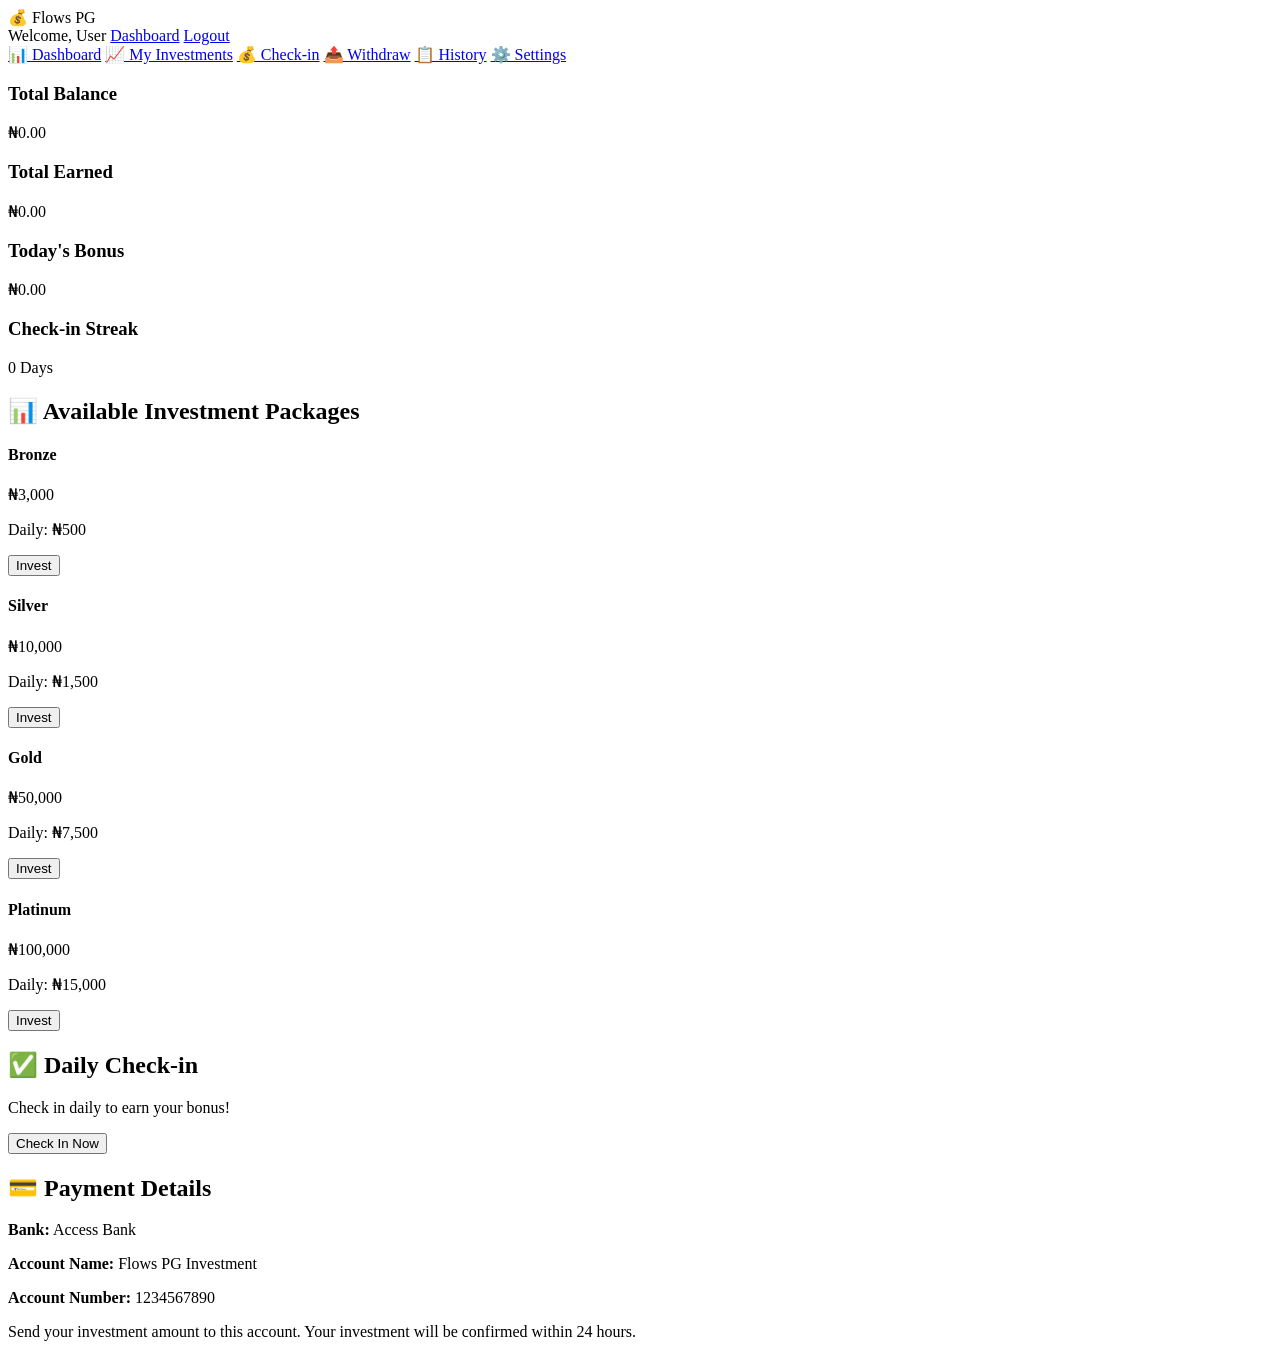
==== dashboard.html @ 12295895 "Add initial dashboard HTML structure This file contains the HTML structure for the dashboard page, i" ====
<!DOCTYPE html>
<html lang="en">
<head>
    <meta charset="UTF-8">
    <meta name="viewport" content="width=device-width, initial-scale=1.0">
    <title>Dashboard - Flows PG</title>
    <link rel="stylesheet" href="style.css">
</head>
<body>
    <!-- Navigation -->
    <nav>
        <div class="logo">💰 Flows PG</div>
        <div class="nav-links">
            <span id="userName">Welcome, User</span>
            <a href="dashboard.html">Dashboard</a>
            <a href="#" onclick="logout()">Logout</a>
        </div>
    </nav>

    <div class="dashboard-container">
        <!-- Sidebar -->
        <div class="sidebar">
            <div class="sidebar-menu">
                <a href="#" class="active">📊 Dashboard</a>
                <a href="#">📈 My Investments</a>
                <a href="#">💰 Check-in</a>
                <a href="#">📤 Withdraw</a>
                <a href="#">📋 History</a>
                <a href="#">⚙️ Settings</a>
            </div>
        </div>

        <!-- Main Content -->
        <div class="dashboard-main">
            <!-- Stats Cards -->
            <div class="stats-grid">
                <div class="stat-card">
                    <h3>Total Balance</h3>
                    <div class="stat-value" id="totalBalance">₦0.00</div>
                </div>
                <div class="stat-card">
                    <h3>Total Earned</h3>
                    <div class="stat-value" id="totalEarned">₦0.00</div>
                </div>
                <div class="stat-card">
                    <h3>Today's Bonus</h3>
                    <div class="stat-value" id="todayBonus">₦0.00</div>
                </div>
                <div class="stat-card">
                    <h3>Check-in Streak</h3>
                    <div class="stat-value" id="streakCount">0 Days</div>
                </div>
            </div>

            <!-- Investment Packages -->
            <div class="dashboard-section">
                <h2>📊 Available Investment Packages</h2>
                <div class="invest-grid">
                    <div class="invest-card" onclick="selectPackage(3000)">
                        <h4>Bronze</h4>
                        <p class="amount">₦3,000</p>
                        <p class="bonus">Daily: ₦500</p>
                        <button class="btn btn-small">Invest</button>
                    </div>
                    <div class="invest-card" onclick="selectPackage(10000)">
                        <h4>Silver</h4>
                        <p class="amount">₦10,000</p>
                        <p class="bonus">Daily: ₦1,500</p>
                        <button class="btn btn-small">Invest</button>
                    </div>
                    <div class="invest-card" onclick="selectPackage(50000)">
                        <h4>Gold</h4>
                        <p class="amount">₦50,000</p>
                        <p class="bonus">Daily: ₦7,500</p>
                        <button class="btn btn-small">Invest</button>
                    </div>
                    <div class="invest-card" onclick="selectPackage(100000)">
                        <h4>Platinum</h4>
                        <p class="amount">₦100,000</p>
                        <p class="bonus">Daily: ₦15,000</p>
                        <button class="btn btn-small">Invest</button>
                    </div>
                </div>
            </div>

            <!-- Daily Check-in -->
            <div class="dashboard-section">
                <h2>✅ Daily Check-in</h2>
                <div class="checkin-box">
                    <p>Check in daily to earn your bonus!</p>
                    <button class="btn btn-primary" id="checkinBtn" onclick="dailyCheckin()">Check In Now</button>
                    <p id="checkinMessage"></p>
                </div>
            </div>

            <!-- Payment Confirmation -->
            <div class="dashboard-section">
                <h2>💳 Payment Details</h2>
                <div class="payment-box">
                    <p><strong>Bank:</strong> Access Bank</p>
                    <p><strong>Account Name:</strong> Flows PG Investment</p>
                    <p><strong>Account Number:</strong> 1234567890</p>
                    <p class="note">Send your investment amount to this account. Your investment will be confirmed within 24 hours.</p>
                </div>
            </div>
        </div>
    </div>

    <script src="script.js"></script>
</body>
</html>
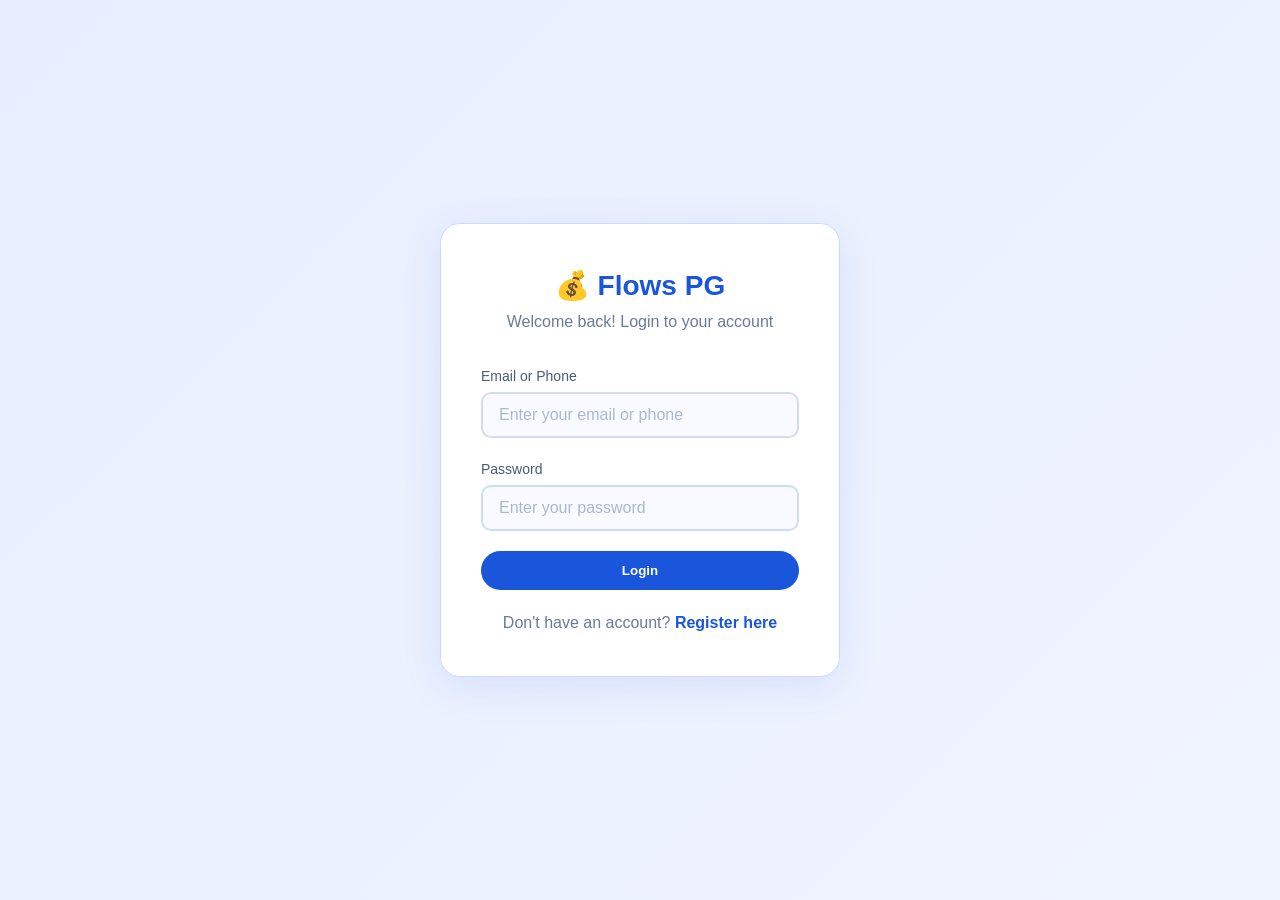
==== commit 03783861: "Update payment details in dashboard.html" ====
--- a/dashboard.html
+++ b/dashboard.html
@@ -98,8 +98,8 @@
                 <h2>💳 Payment Details</h2>
                 <div class="payment-box">
                     <p><strong>Bank:</strong> Access Bank</p>
-                    <p><strong>Account Name:</strong> Flows PG Investment</p>
-                    <p><strong>Account Number:</strong> 1234567890</p>
+                    <p><strong>Account Name:</strong> kamadioyepeter</p>
+                    <p><strong>Account Number:</strong> 1501533082</p>
                     <p class="note">Send your investment amount to this account. Your investment will be confirmed within 24 hours.</p>
                 </div>
             </div>
--- a/style.css
+++ b/style.css
@@ -0,0 +1,866 @@
+/* Reset & Base */
+* {
+    margin: 0;
+    padding: 0;
+    box-sizing: border-box;
+}
+
+body {
+    font-family: 'Segoe UI', Arial, sans-serif;
+    background: #f0f4ff;
+    color: #1a2a4a;
+    line-height: 1.6;
+}
+
+/* Navigation */
+nav {
+    display: flex;
+    justify-content: space-between;
+    align-items: center;
+    padding: 15px 50px;
+    background: #ffffff;
+    border-bottom: 2px solid #1a56db;
+    position: sticky;
+    top: 0;
+    z-index: 1000;
+    box-shadow: 0 2px 10px rgba(26, 86, 219, 0.1);
+}
+
+.logo {
+    font-size: 24px;
+    font-weight: bold;
+    color: #1a56db;
+}
+
+.logo span {
+    color: #1a2a4a;
+}
+
+.nav-links {
+    display: flex;
+    align-items: center;
+    gap: 20px;
+}
+
+.nav-links a {
+    color: #1a2a4a;
+    text-decoration: none;
+    transition: color 0.3s;
+    font-weight: 500;
+}
+
+.nav-links a:hover {
+    color: #1a56db;
+}
+
+.btn-nav {
+    padding: 8px 20px;
+    border-radius: 25px;
+    background: transparent;
+    border: 2px solid #1a56db;
+    color: #1a56db !important;
+    font-weight: 600;
+}
+
+.btn-nav.btn-primary {
+    background: #1a56db;
+    color: #ffffff !important;
+    border: none;
+}
+
+.btn-nav.btn-primary:hover {
+    background: #153fb3;
+    transform: scale(1.02);
+}
+
+/* Buttons */
+.btn {
+    display: inline-block;
+    padding: 12px 30px;
+    border-radius: 25px;
+    text-decoration: none;
+    font-weight: bold;
+    border: none;
+    cursor: pointer;
+    transition: all 0.3s;
+}
+
+.btn-primary {
+    background: #1a56db;
+    color: #ffffff;
+}
+
+.btn-primary:hover {
+    background: #153fb3;
+    transform: scale(1.05);
+    box-shadow: 0 5px 20px rgba(26, 86, 219, 0.3);
+}
+
+.btn-outline {
+    background: transparent;
+    border: 2px solid #1a56db;
+    color: #1a56db;
+}
+
+.btn-outline:hover {
+    background: #1a56db;
+    color: #ffffff;
+}
+
+.btn-full {
+    width: 100%;
+}
+
+.btn-package {
+    background: #1a56db;
+    color: #ffffff;
+    width: 100%;
+    text-align: center;
+}
+
+.btn-package:hover {
+    background: #153fb3;
+}
+
+.btn-small {
+    padding: 8px 20px;
+    font-size: 14px;
+    background: #1a56db;
+    color: #ffffff;
+    border-radius: 20px;
+}
+
+.btn-small:hover {
+    background: #153fb3;
+}
+
+/* Hero Section */
+.hero {
+    padding: 80px 50px;
+    text-align: center;
+    background: linear-gradient(135deg, #e8eeff, #f0f4ff);
+}
+
+.hero h1 {
+    font-size: 48px;
+    margin-bottom: 20px;
+    color: #1a2a4a;
+}
+
+.hero h1 span {
+    color: #1a56db;
+}
+
+.hero p {
+    color: #4a5a7a;
+    font-size: 18px;
+    max-width: 600px;
+    margin: 0 auto 30px;
+}
+
+.hero-buttons {
+    display: flex;
+    gap: 15px;
+    justify-content: center;
+    flex-wrap: wrap;
+}
+
+.hero-stats {
+    display: flex;
+    justify-content: center;
+    gap: 60px;
+    margin-top: 50px;
+}
+
+.hero-stats .stat h3 {
+    font-size: 36px;
+    color: #1a56db;
+}
+
+.hero-stats .stat p {
+    color: #6a7a9a;
+    font-size: 14px;
+}
+
+/* Packages Section */
+.packages {
+    padding: 80px 50px;
+    max-width: 1400px;
+    margin: 0 auto;
+}
+
+.packages h2 {
+    text-align: center;
+    font-size: 36px;
+    margin-bottom: 10px;
+    color: #1a2a4a;
+}
+
+.section-subtitle {
+    text-align: center;
+    color: #6a7a9a;
+    margin-bottom: 40px;
+}
+
+.packages-grid {
+    display: grid;
+    grid-template-columns: repeat(auto-fit, minmax(250px, 1fr));
+    gap: 30px;
+}
+
+.package-card {
+    background: #ffffff;
+    padding: 30px;
+    border-radius: 15px;
+    border: 1px solid #d0dcef;
+    text-align: center;
+    position: relative;
+    transition: all 0.3s;
+    box-shadow: 0 2px 10px rgba(26, 86, 219, 0.05);
+}
+
+.package-card:hover {
+    transform: translateY(-5px);
+    border-color: #1a56db;
+    box-shadow: 0 10px 30px rgba(26, 86, 219, 0.15);
+}
+
+.package-card.featured {
+    border-color: #1a56db;
+    box-shadow: 0 5px 25px rgba(26, 86, 219, 0.2);
+}
+
+.package-badge {
+    position: absolute;
+    top: -12px;
+    right: 20px;
+    background: #1a56db;
+    color: #ffffff;
+    padding: 3px 15px;
+    border-radius: 20px;
+    font-size: 12px;
+    font-weight: bold;
+}
+
+.package-card h3 {
+    font-size: 24px;
+    margin-bottom: 10px;
+    color: #1a2a4a;
+}
+
+.price {
+    font-size: 32px;
+    font-weight: bold;
+    color: #1a56db;
+    margin: 15px 0;
+}
+
+.daily-bonus {
+    color: #f0a030;
+    font-size: 14px;
+    font-weight: 600;
+}
+
+.features {
+    list-style: none;
+    margin: 20px 0;
+    text-align: left;
+}
+
+.features li {
+    padding: 8px 0;
+    color: #4a5a7a;
+    border-bottom: 1px solid #eef2f8;
+}
+
+.features li:last-child {
+    border-bottom: none;
+}
+
+/* How It Works */
+.how-it-works {
+    padding: 80px 50px;
+    background: #ffffff;
+    text-align: center;
+}
+
+.how-it-works h2 {
+    font-size: 36px;
+    margin-bottom: 40px;
+    color: #1a2a4a;
+}
+
+.steps {
+    display: grid;
+    grid-template-columns: repeat(auto-fit, minmax(200px, 1fr));
+    gap: 30px;
+    max-width: 1000px;
+    margin: 0 auto;
+}
+
+.step {
+    padding: 20px;
+}
+
+.step-number {
+    width: 50px;
+    height: 50px;
+    border-radius: 50%;
+    background: #1a56db;
+    color: #ffffff;
+    font-size: 24px;
+    font-weight: bold;
+    display: flex;
+    align-items: center;
+    justify-content: center;
+    margin: 0 auto 15px;
+}
+
+.step h3 {
+    color: #1a56db;
+    margin-bottom: 10px;
+}
+
+.step p {
+    color: #6a7a9a;
+}
+
+/* Auth Pages */
+.auth-container {
+    min-height: 100vh;
+    display: flex;
+    align-items: center;
+    justify-content: center;
+    padding: 20px;
+    background: linear-gradient(135deg, #e8eeff, #f0f4ff);
+}
+
+.auth-card {
+    background: #ffffff;
+    padding: 40px;
+    border-radius: 20px;
+    border: 1px solid #d0dcef;
+    max-width: 400px;
+    width: 100%;
+    box-shadow: 0 10px 40px rgba(26, 86, 219, 0.1);
+}
+
+.auth-header {
+    text-align: center;
+    margin-bottom: 30px;
+}
+
+.auth-header h1 {
+    color: #1a56db;
+    font-size: 28px;
+}
+
+.auth-header p {
+    color: #6a7a9a;
+}
+
+.auth-form .form-group {
+    margin-bottom: 20px;
+}
+
+.auth-form label {
+    display: block;
+    margin-bottom: 5px;
+    color: #4a5a7a;
+    font-size: 14px;
+    font-weight: 500;
+}
+
+.auth-form input {
+    width: 100%;
+    padding: 12px 16px;
+    border-radius: 10px;
+    border: 2px solid #d0dcef;
+    background: #f8faff;
+    color: #1a2a4a;
+    font-size: 16px;
+    transition: all 0.3s;
+}
+
+.auth-form input:focus {
+    outline: none;
+    border-color: #1a56db;
+    box-shadow: 0 0 0 3px rgba(26, 86, 219, 0.1);
+}
+
+.auth-form input::placeholder {
+    color: #aab8d0;
+}
+
+.auth-link {
+    text-align: center;
+    margin-top: 20px;
+    color: #6a7a9a;
+}
+
+.auth-link a {
+    color: #1a56db;
+    text-decoration: none;
+    font-weight: 600;
+}
+
+.auth-link a:hover {
+    text-decoration: underline;
+}
+
+/* Dashboard */
+.dashboard-container {
+    display: flex;
+    min-height: calc(100vh - 70px);
+}
+
+.sidebar {
+    width: 250px;
+    background: #ffffff;
+    border-right: 2px solid #eef2f8;
+    padding: 20px;
+}
+
+.sidebar-menu a {
+    display: block;
+    padding: 12px 15px;
+    color: #4a5a7a;
+    text-decoration: none;
+    border-radius: 10px;
+    margin-bottom: 5px;
+    transition: all 0.3s;
+    font-weight: 500;
+}
+
+.sidebar-menu a:hover,
+.sidebar-menu a.active {
+    background: #e8eeff;
+    color: #1a56db;
+}
+
+.dashboard-main {
+    flex: 1;
+    padding: 30px;
+    background: #f0f4ff;
+}
+
+.stats-grid {
+    display: grid;
+    grid-template-columns: repeat(auto-fit, minmax(200px, 1fr));
+    gap: 20px;
+    margin-bottom: 30px;
+}
+
+.stat-card {
+    background: #ffffff;
+    padding: 25px;
+    border-radius: 15px;
+    border: 1px solid #d0dcef;
+    text-align: center;
+    box-shadow: 0 2px 10px rgba(26, 86, 219, 0.05);
+}
+
+.stat-card h3 {
+    color: #6a7a9a;
+    font-size: 14px;
+    margin-bottom: 10px;
+    font-weight: 500;
+}
+
+.stat-value {
+    font-size: 28px;
+    font-weight: bold;
+    color: #1a56db;
+}
+
+.dashboard-section {
+    background: #ffffff;
+    padding: 25px;
+    border-radius: 15px;
+    border: 1px solid #d0dcef;
+    margin-bottom: 30px;
+    box-shadow: 0 2px 10px rgba(26, 86, 219, 0.05);
+}
+
+.dashboard-section h2 {
+    font-size: 22px;
+    margin-bottom: 20px;
+    color: #1a2a4a;
+}
+
+.invest-grid {
+    display: grid;
+    grid-template-columns: repeat(auto-fit, minmax(200px, 1fr));
+    gap: 15px;
+}
+
+.invest-card {
+    background: #f8faff;
+    padding: 20px;
+    border-radius: 10px;
+    border: 2px solid #eef2f8;
+    text-align: center;
+    cursor: pointer;
+    transition: all 0.3s;
+}
+
+.invest-card:hover {
+    border-color: #1a56db;
+    transform: scale(1.02);
+    box-shadow: 0 5px 20px rgba(26, 86, 219, 0.1);
+}
+
+.invest-card h4 {
+    color: #1a56db;
+    font-size: 18px;
+}
+
+.invest-card .amount {
+    font-size: 24px;
+    font-weight: bold;
+    margin: 10px 0;
+    color: #1a2a4a;
+}
+
+.invest-card .bonus {
+    color: #f0a030;
+    font-size: 14px;
+    font-weight: 600;
+}
+
+.checkin-box {
+    text-align: center;
+    padding: 20px;
+}
+
+.checkin-box p {
+    color: #4a5a7a;
+    margin-bottom: 15px;
+}
+
+.payment-box {
+    padding: 15px;
+    background: #f8faff;
+    border-radius: 10px;
+    border: 1px solid #eef2f8;
+}
+
+.payment-box p {
+    padding: 8px 0;
+    color: #1a2a4a;
+}
+
+.payment-box .note {
+    color: #6a7a9a;
+    font-size: 14px;
+    border-top: 1px solid #eef2f8;
+    padding-top: 15px;
+    margin-top: 10px;
+}
+
+/* Admin */
+.admin-container {
+    display: flex;
+    min-height: calc(100vh - 70px);
+}
+
+.admin-sidebar {
+    width: 250px;
+    background: #ffffff;
+    border-right: 2px solid #eef2f8;
+    padding: 20px;
+}
+
+.admin-sidebar a {
+    display: block;
+    padding: 12px 15px;
+    color: #4a5a7a;
+    text-decoration: none;
+    border-radius: 10px;
+    margin-bottom: 5px;
+    transition: all 0.3s;
+    font-weight: 500;
+}
+
+.admin-sidebar a:hover,
+.admin-sidebar a.active {
+    background: #e8eeff;
+    color: #1a56db;
+}
+
+.admin-main {
+    flex: 1;
+    padding: 30px;
+    background: #f0f4ff;
+}
+
+.admin-section {
+    display: none;
+}
+
+.admin-section.active {
+    display: block;
+}
+
+.admin-stats {
+    display: grid;
+    grid-template-columns: repeat(auto-fit, minmax(200px, 1fr));
+    gap: 20px;
+}
+
+.admin-stat {
+    background: #ffffff;
+    padding: 25px;
+    border-radius: 15px;
+    border: 1px solid #d0dcef;
+    text-align: center;
+    box-shadow: 0 2px 10px rgba(26, 86, 219, 0.05);
+}
+
+.admin-stat h3 {
+    color: #6a7a9a;
+    font-size: 14px;
+    margin-bottom: 10px;
+    font-weight: 500;
+}
+
+.admin-stat div {
+    font-size: 28px;
+    font-weight: bold;
+    color: #1a56db;
+}
+
+/* Tables */
+table {
+    width: 100%;
+    border-collapse: collapse;
+    margin-top: 20px;
+    background: #ffffff;
+    border-radius: 10px;
+    overflow: hidden;
+    box-shadow: 0 2px 10px rgba(26, 86, 219, 0.05);
+}
+
+th {
+    background: #1a56db;
+    color: #ffffff;
+    padding: 12px 15px;
+    text-align: left;
+    font-weight: 600;
+}
+
+td {
+    padding: 12px 15px;
+    border-bottom: 1px solid #eef2f8;
+    color: #1a2a4a;
+}
+
+tr:hover td {
+    background: #f8faff;
+}
+
+.status-pending {
+    color: #f0a030;
+    font-weight: 600;
+}
+
+.status-paid,
+.status-confirmed {
+    color: #1a56db;
+    font-weight: 600;
+}
+
+.btn-confirm {
+    padding: 6px 15px;
+    background: #1a56db;
+    color: #ffffff;
+    border: none;
+    border-radius: 20px;
+    cursor: pointer;
+    font-weight: 600;
+    transition: all 0.3s;
+}
+
+.btn-confirm:hover {
+    background: #153fb3;
+    transform: scale(1.05);
+}
+
+/* Footer */
+footer {
+    background: #ffffff;
+    padding: 40px 50px 20px;
+    border-top: 2px solid #eef2f8;
+}
+
+.footer-content {
+    display: grid;
+    grid-template-columns: repeat(auto-fit, minmax(200px, 1fr));
+    gap: 40px;
+    max-width: 1200px;
+    margin: 0 auto;
+}
+
+.footer-section h3,
+.footer-section h4 {
+    color: #1a56db;
+    margin-bottom: 15px;
+}
+
+.footer-section p,
+.footer-section a {
+    color: #6a7a9a;
+    text-decoration: none;
+    display: block;
+    margin-bottom: 8px;
+}
+
+.footer-section a:hover {
+    color: #1a56db;
+}
+
+.footer-bottom {
+    text-align: center;
+    padding-top: 20px;
+    margin-top: 20px;
+    border-top: 1px solid #eef2f8;
+    color: #aab8d0;
+}
+
+/* Responsive */
+@media (max-width: 768px) {
+    nav {
+        flex-direction: column;
+        padding: 15px 20px;
+    }
+
+    .nav-links {
+        flex-wrap: wrap;
+        justify-content: center;
+        margin-top: 10px;
+    }
+
+    .hero h1 {
+        font-size: 28px;
+    }
+
+    .hero-stats {
+        flex-direction: column;
+        gap: 20px;
+    }
+
+    .packages,
+    .how-it-works {
+        padding: 40px 20px;
+    }
+
+    .dashboard-container,
+    .admin-container {
+        flex-direction: column;
+    }
+
+    .sidebar,
+    .admin-sidebar {
+        width: 100%;
+        border-right: none;
+        border-bottom: 2px solid #eef2f8;
+    }
+
+    .stats-grid,
+    .admin-stats {
+        grid-template-columns: 1fr;
+    }
+
+    .steps {
+        grid-template-columns: 1fr;
+    }
+
+    .footer-content {
+        grid-template-columns: 1fr;
+        text-align: center;
+    }
+}
+
+/* Utility */
+.text-center {
+    text-align: center;
+}
+
+.mt-20 {
+    margin-top: 20px;
+}
+
+.mb-20 {
+    margin-bottom: 20px;
+}
+
+/* Scrollbar */
+::-webkit-scrollbar {
+    width: 8px;
+}
+
+::-webkit-scrollbar-track {
+    background: #f0f4ff;
+}
+
+::-webkit-scrollbar-thumb {
+    background: #1a56db;
+    border-radius: 10px;
+}
+
+::-webkit-scrollbar-thumb:hover {
+    background: #153fb3;
+}
+
+/* Loading Spinner */
+.spinner {
+    border: 3px solid #eef2f8;
+    border-top: 3px solid #1a56db;
+    border-radius: 50%;
+    width: 30px;
+    height: 30px;
+    animation: spin 1s linear infinite;
+    margin: 20px auto;
+}
+
+@keyframes spin {
+    0% { transform: rotate(0deg); }
+    100% { transform: rotate(360deg); }
+}
+
+/* Alert Boxes */
+.alert-success {
+    background: #d4edda;
+    color: #155724;
+    padding: 12px 20px;
+    border-radius: 10px;
+    border: 1px solid #c3e6cb;
+    margin: 10px 0;
+}
+
+.alert-danger {
+    background: #f8d7da;
+    color: #721c24;
+    padding: 12px 20px;
+    border-radius: 10px;
+    border: 1px solid #f5c6cb;
+    margin: 10px 0;
+}
+
+.alert-info {
+    background: #d1ecf1;
+    color: #0c5460;
+    padding: 12px 20px;
+    border-radius: 10px;
+    border: 1px solid #bee5eb;
+    margin: 10px 0;
+}
+
+.alert-warning {
+    background: #fff3cd;
+    color: #856404;
+    padding: 12px 20px;
+    border-radius: 10px;
+    border: 1px solid #ffeeba;
+    margin: 10px 0;
+}
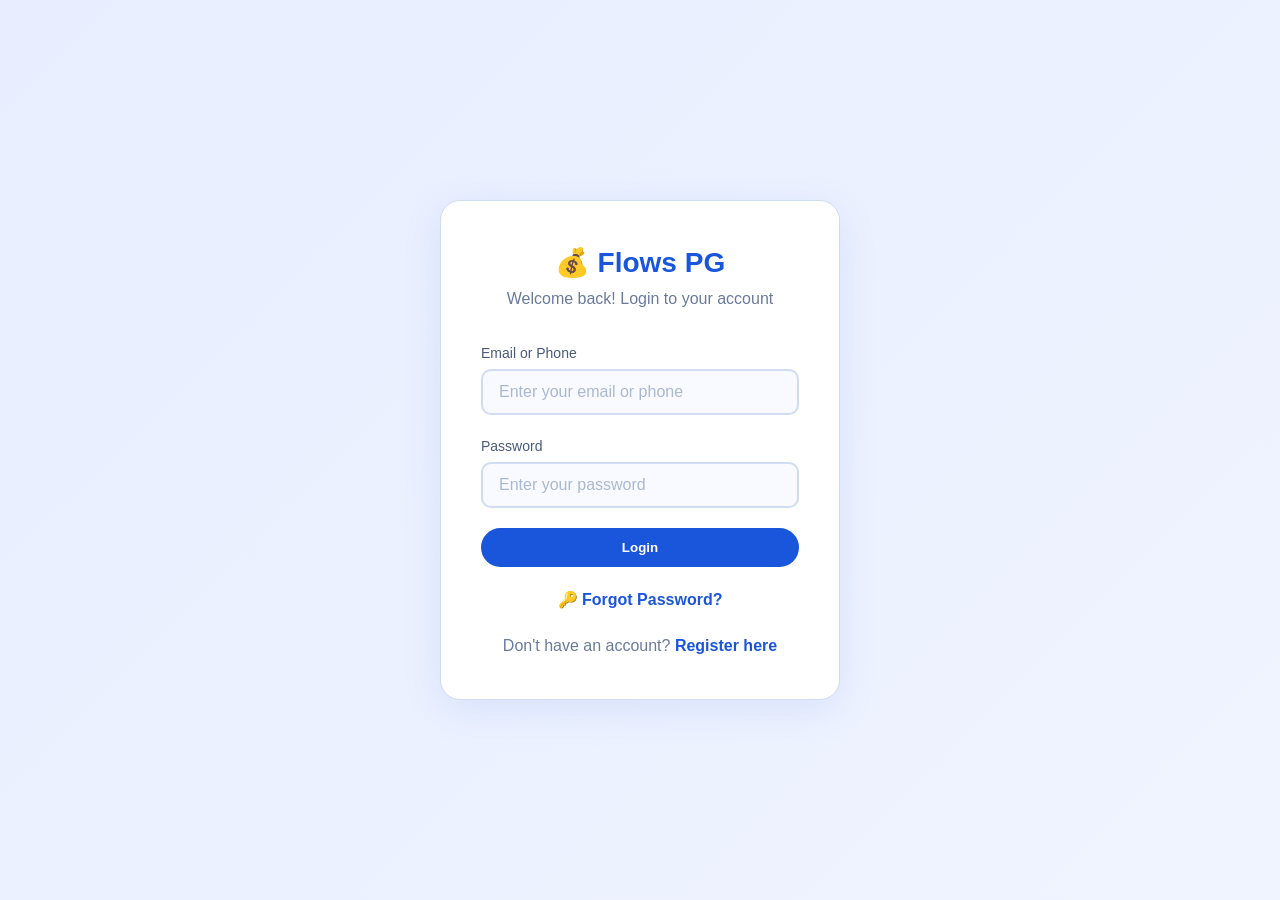
==== commit 01b2aa4d: "Revise payment details layout and add placeholders Updated payment details section with placeholders" ====
--- a/dashboard.html
+++ b/dashboard.html
@@ -93,14 +93,19 @@
                 </div>
             </div>
 
-            <!-- Payment Confirmation -->
-            <div class="dashboard-section">
+            <!-- ⭐ PAYMENT DETAILS - EDIT YOUR BANK INFO HERE ⭐ -->
+            <div class="dashboard-section" id="paymentDetails">
                 <h2>💳 Payment Details</h2>
-                <div class="payment-box">
-                    <p><strong>Bank:</strong> Access Bank</p>
-                    <p><strong>Account Name:</strong> kamadioyepeter</p>
-                    <p><strong>Account Number:</strong> 1501533082</p>
-                    <p class="note">Send your investment amount to this account. Your investment will be confirmed within 24 hours.</p>
+                <div class="payment-box" style="background: #f8faff; padding: 20px; border-radius: 10px; border: 2px solid #1a56db;">
+                    <p style="font-size: 18px; font-weight: bold; color: #1a56db;">📌 Send payment to:</p>
+                    <p><strong>🏦 Bank:</strong> <span style="color: #1a56db; font-size: 18px;">[YOUR BANK NAME]</span></p>
+                    <p><strong>👤 Account Name:</strong> <span style="color: #1a56db; font-size: 18px;">[YOUR FULL NAME]</span></p>
+                    <p><strong>🔢 Account Number:</strong> <span style="color: #1a56db; font-size: 24px; font-weight: bold;">[YOUR ACCOUNT NUMBER]</span></p>
+                    <hr style="border: 1px solid #eef2f8; margin: 15px 0;">
+                    <p class="note" style="color: #6a7a9a; font-size: 14px;">
+                        ⏳ Send your investment amount to this account. 
+                        <br>Your investment will be confirmed within 24 hours after payment.
+                    </p>
                 </div>
             </div>
         </div>
